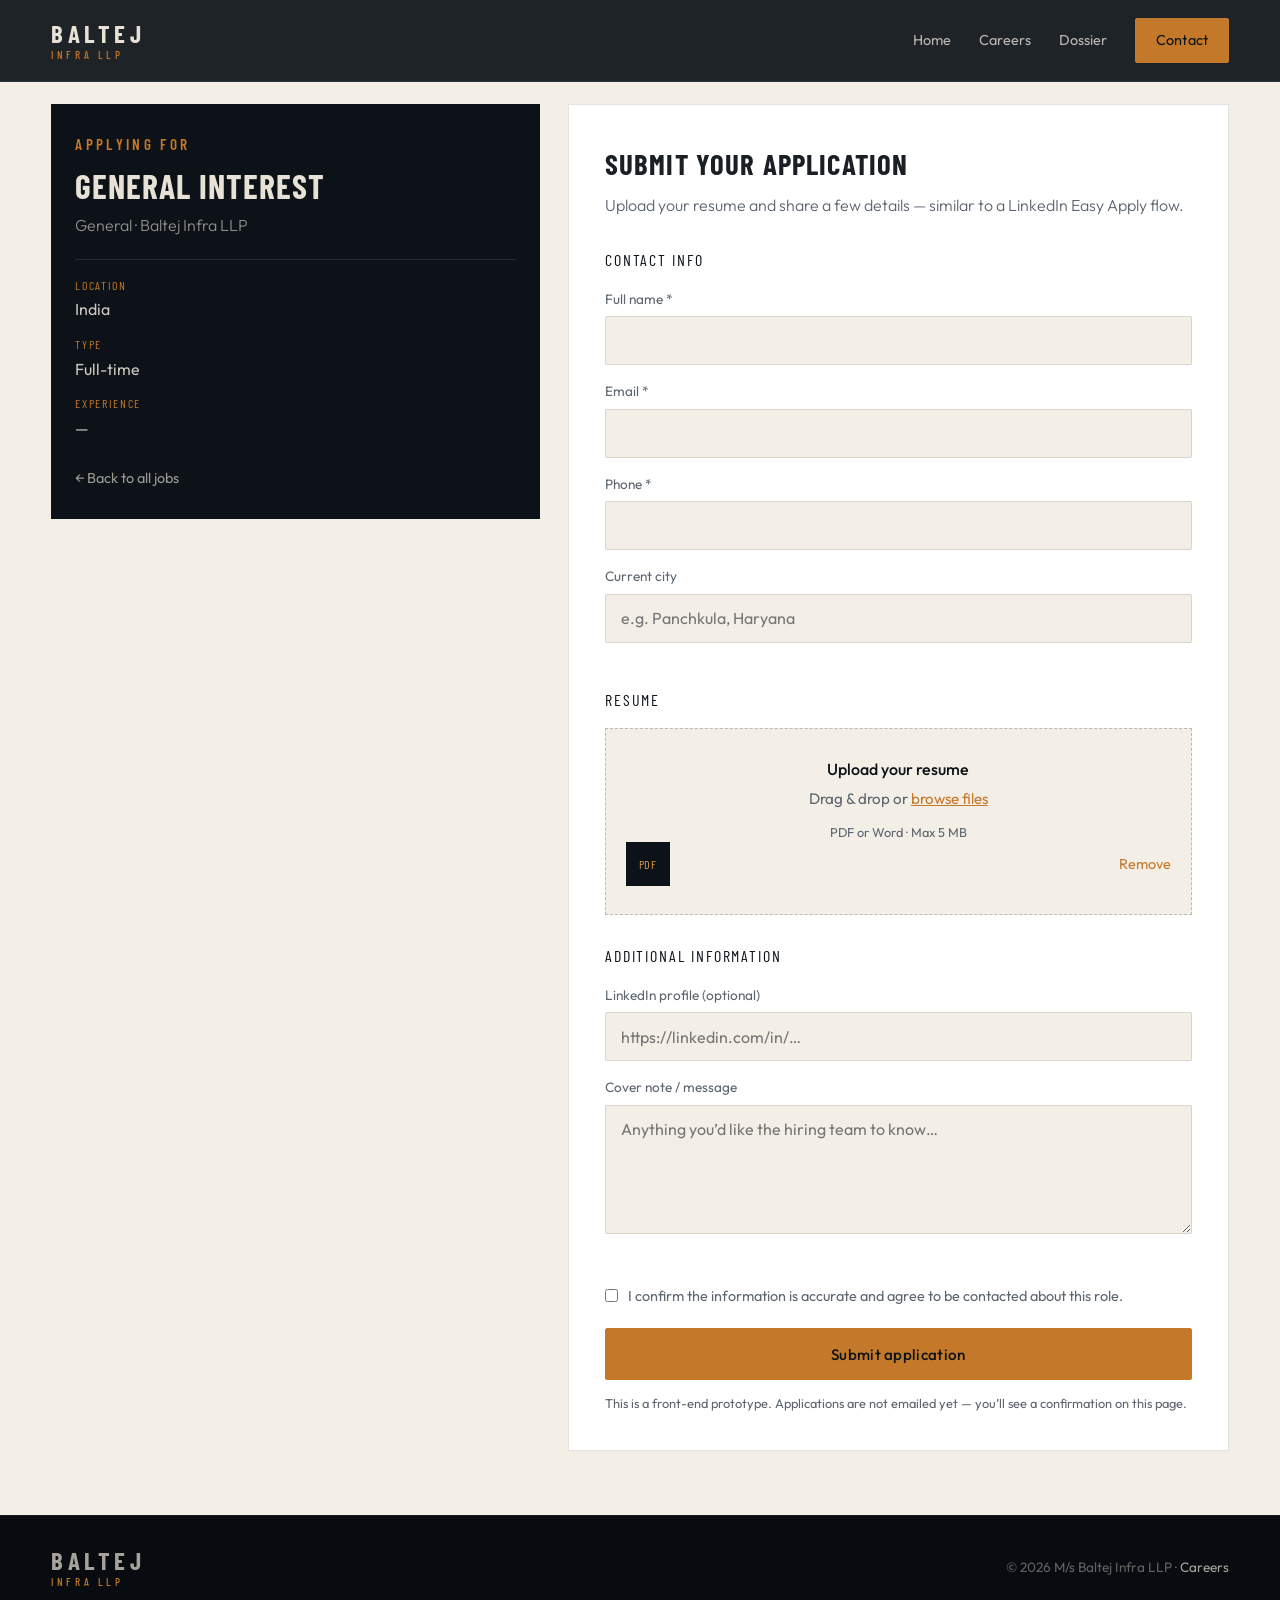
==== apply.html @ 597afbee "feat: route job apply to LinkedIn-style page with resume upload Replace the inline careers interest " ====
<!DOCTYPE html>
<html lang="en">
<head>
  <meta charset="UTF-8" />
  <meta name="viewport" content="width=device-width, initial-scale=1.0" />
  <meta name="description" content="Apply for a role at M/s Baltej Infra LLP" />
  <title>Apply | M/s Baltej Infra LLP Careers</title>
  <link rel="icon" href="favicon.svg" type="image/svg+xml" />
  <link rel="stylesheet" href="style.css" />
  <link rel="preconnect" href="https://fonts.googleapis.com" />
  <link rel="preconnect" href="https://fonts.gstatic.com" crossorigin />
  <link href="https://fonts.googleapis.com/css2?family=Barlow+Condensed:wght@500;600;700&family=Outfit:wght@300;400;500;600&display=swap" rel="stylesheet" />
</head>
<body data-theme="standard" class="page-apply">

  <header class="main-header scrolled careers-header" id="navbar">
    <div class="container nav-container">
      <a href="index.html" class="brand" aria-label="Baltej Infra LLP Home">
        <span class="brand-mark">BALTEJ</span>
        <span class="brand-sub">INFRA LLP</span>
      </a>
      <nav class="nav-links">
        <a href="index.html">Home</a>
        <a href="careers.html">Careers</a>
        <a href="dossier.html">Dossier</a>
        <a href="index.html#contact" class="btn-primary nav-cta">Contact</a>
      </nav>
      <button class="mobile-toggle" aria-label="Toggle menu">
        <span></span><span></span><span></span>
      </button>
    </div>
  </header>

  <main class="apply-page">
    <div class="container apply-layout">
      <aside class="apply-job-card" id="apply-job-summary">
        <p class="eyebrow">Applying for</p>
        <h1 id="apply-job-title">Role</h1>
        <p class="apply-job-meta" id="apply-job-meta">Baltej Infra LLP</p>
        <ul class="apply-job-facts" id="apply-job-facts"></ul>
        <a href="careers.html#openings" class="apply-back-link">← Back to all jobs</a>
      </aside>

      <section class="apply-form-panel">
        <div id="apply-form-view">
          <h2 class="apply-form-heading">Submit your application</h2>
          <p class="apply-form-lead">Upload your resume and share a few details — similar to a LinkedIn Easy Apply flow.</p>

          <form id="job-application-form" class="linkedin-apply-form" novalidate>
            <fieldset class="apply-fieldset">
              <legend>Contact info</legend>
              <div class="apply-field">
                <label for="apply-name">Full name <span aria-hidden="true">*</span></label>
                <input id="apply-name" name="name" type="text" autocomplete="name" required />
              </div>
              <div class="apply-field">
                <label for="apply-email">Email <span aria-hidden="true">*</span></label>
                <input id="apply-email" name="email" type="email" autocomplete="email" required />
              </div>
              <div class="apply-field">
                <label for="apply-phone">Phone <span aria-hidden="true">*</span></label>
                <input id="apply-phone" name="phone" type="tel" autocomplete="tel" required />
              </div>
              <div class="apply-field">
                <label for="apply-location">Current city</label>
                <input id="apply-location" name="location" type="text" autocomplete="address-level2" placeholder="e.g. Panchkula, Haryana" />
              </div>
            </fieldset>

            <fieldset class="apply-fieldset">
              <legend>Resume</legend>
              <div
                class="resume-dropzone"
                id="resume-dropzone"
                tabindex="0"
                role="button"
                aria-describedby="resume-help"
              >
                <input
                  type="file"
                  id="apply-resume"
                  name="resume"
                  accept=".pdf,.doc,.docx,application/pdf,application/msword,application/vnd.openxmlformats-officedocument.wordprocessingml.document"
                  hidden
                />
                <div class="resume-dropzone-idle" id="resume-idle">
                  <p class="resume-drop-title">Upload your resume</p>
                  <p class="resume-drop-sub">Drag &amp; drop or <span class="resume-browse">browse files</span></p>
                  <p id="resume-help" class="resume-help">PDF or Word · Max 5 MB</p>
                </div>
                <div class="resume-dropzone-file" id="resume-file" hidden>
                  <div class="resume-file-icon" aria-hidden="true">PDF</div>
                  <div class="resume-file-meta">
                    <p class="resume-file-name" id="resume-file-name"></p>
                    <p class="resume-file-size" id="resume-file-size"></p>
                  </div>
                  <button type="button" class="resume-remove" id="resume-remove" aria-label="Remove resume">Remove</button>
                </div>
              </div>
              <p class="field-error" id="resume-error" hidden>Please upload a resume (PDF or Word, max 5 MB).</p>
            </fieldset>

            <fieldset class="apply-fieldset">
              <legend>Additional information</legend>
              <div class="apply-field">
                <label for="apply-linkedin">LinkedIn profile (optional)</label>
                <input id="apply-linkedin" name="linkedin" type="url" placeholder="https://linkedin.com/in/…" />
              </div>
              <div class="apply-field">
                <label for="apply-cover">Cover note / message</label>
                <textarea id="apply-cover" name="cover" rows="5" placeholder="Anything you’d like the hiring team to know…"></textarea>
              </div>
            </fieldset>

            <input type="hidden" id="apply-role" name="role" value="" />

            <label class="apply-consent">
              <input type="checkbox" id="apply-consent" required />
              <span>I confirm the information is accurate and agree to be contacted about this role.</span>
            </label>

            <button type="submit" class="btn-primary apply-submit" id="apply-submit">Submit application</button>
            <p class="apply-disclaimer">This is a front-end prototype. Applications are not emailed yet — you’ll see a confirmation on this page.</p>
          </form>
        </div>

        <div id="apply-success" class="apply-success" hidden>
          <p class="eyebrow">Application received</p>
          <h2>Thanks — your application is in.</h2>
          <p id="apply-success-copy"></p>
          <div class="apply-success-actions">
            <a href="careers.html#openings" class="btn-primary">Browse more roles</a>
            <a href="index.html" class="btn-ghost apply-ghost-dark">Back to homepage</a>
          </div>
        </div>
      </section>
    </div>
  </main>

  <footer class="main-footer">
    <div class="container footer-content">
      <a href="index.html" class="brand">
        <span class="brand-mark">BALTEJ</span>
        <span class="brand-sub">INFRA LLP</span>
      </a>
      <p>&copy; 2026 M/s Baltej Infra LLP · <a href="careers.html">Careers</a></p>
    </div>
  </footer>

  <script src="app.js"></script>
  <script src="apply.js"></script>
</body>
</html>
---- style.css ----
:root {
  /* Industrial cinematic palette — charcoal, concrete, copper */
  --c-ink: #0c1218;
  --c-slate: #1a2330;
  --c-steel: #3d5168;
  --c-concrete: #c8c3b8;
  --c-copper: #c4782a;
  --c-copper-light: #e09a4a;
  --c-sand: #e8e2d6;
  --c-paper: #f3efe6;
  --c-text: #1a1f26;
  --c-muted: #5c6570;
  --c-white: #ffffff;
  --c-line: rgba(26, 31, 38, 0.12);

  --font-display: 'Barlow Condensed', sans-serif;
  --font-body: 'Outfit', sans-serif;

  --container-max: 1180px;
  --section-pad: clamp(4.5rem, 8vw, 7rem) 0;
  --tr: 0.35s cubic-bezier(0.22, 1, 0.36, 1);
  --radius: 2px;
}

[data-theme="high-contrast"] {
  --c-ink: #000000;
  --c-slate: #000000;
  --c-steel: #ffffff;
  --c-concrete: #ffffff;
  --c-copper: #ffff00;
  --c-copper-light: #ffff00;
  --c-sand: #111111;
  --c-paper: #000000;
  --c-text: #ffffff;
  --c-muted: #cccccc;
  --c-line: #ffffff;
}

*,
*::before,
*::after {
  margin: 0;
  padding: 0;
  box-sizing: border-box;
}

html {
  font-size: 16px;
  scroll-behavior: smooth;
}

@media (prefers-reduced-motion: reduce),
[data-reduced-motion="true"] {
  html {
    scroll-behavior: auto;
  }
  *,
  *::before,
  *::after {
    animation-duration: 0.01ms !important;
    animation-iteration-count: 1 !important;
    transition-duration: 0.01ms !important;
  }
  .hero-scroll,
  .scroll-line {
    display: none !important;
  }
}

body {
  font-family: var(--font-body);
  background: var(--c-paper);
  color: var(--c-text);
  line-height: 1.6;
  overflow-x: hidden;
  -webkit-font-smoothing: antialiased;
}

a {
  text-decoration: none;
  color: inherit;
}

img {
  max-width: 100%;
  display: block;
}

.sr-only {
  position: absolute;
  width: 1px;
  height: 1px;
  padding: 0;
  margin: -1px;
  overflow: hidden;
  clip: rect(0, 0, 0, 0);
  border: 0;
}

.container {
  width: min(92%, var(--container-max));
  margin: 0 auto;
}

.section-pad {
  padding: var(--section-pad);
}

.eyebrow {
  font-family: var(--font-display);
  font-size: 0.95rem;
  font-weight: 600;
  letter-spacing: 0.22em;
  text-transform: uppercase;
  color: var(--c-copper);
  margin-bottom: 0.75rem;
}

.eyebrow.light {
  color: var(--c-copper-light);
}

.section-title {
  font-family: var(--font-display);
  font-size: clamp(2.4rem, 5vw, 3.6rem);
  font-weight: 700;
  line-height: 1.05;
  letter-spacing: 0.02em;
  text-transform: uppercase;
  color: var(--c-ink);
  margin-bottom: 1rem;
}

.section-title.on-dark {
  color: var(--c-sand);
}

.section-lead,
.about-copy {
  font-size: 1.1rem;
  color: var(--c-muted);
  max-width: 38rem;
  font-weight: 300;
}

.section-header {
  margin-bottom: 2.5rem;
}

.section-header.center {
  text-align: center;
}

.section-header.center .section-lead {
  margin-inline: auto;
}

/* Buttons */
.btn-primary,
.btn-ghost {
  display: inline-flex;
  align-items: center;
  justify-content: center;
  gap: 0.5rem;
  padding: 0.95rem 1.75rem;
  font-family: var(--font-body);
  font-size: 0.95rem;
  font-weight: 500;
  letter-spacing: 0.02em;
  border-radius: var(--radius);
  border: 1px solid transparent;
  cursor: pointer;
  transition: transform var(--tr), background var(--tr), border-color var(--tr), color var(--tr);
}

.btn-primary {
  background: var(--c-copper);
  color: var(--c-ink);
  border-color: var(--c-copper);
}

.btn-primary:hover {
  background: var(--c-copper-light);
  border-color: var(--c-copper-light);
  transform: translateY(-2px);
}

.btn-ghost {
  background: transparent;
  color: var(--c-sand);
  border-color: rgba(232, 226, 214, 0.35);
}

.btn-ghost:hover {
  border-color: var(--c-sand);
  background: rgba(232, 226, 214, 0.08);
  transform: translateY(-2px);
}

.w-100 {
  width: 100%;
}

/* —— Header —— */
.main-header {
  position: fixed;
  inset: 0 0 auto 0;
  z-index: 100;
  padding: 1.1rem 0;
  transition: background var(--tr), backdrop-filter var(--tr), padding var(--tr);
}

.main-header.scrolled {
  background: rgba(12, 18, 24, 0.88);
  backdrop-filter: blur(14px);
  padding: 0.7rem 0;
  border-bottom: 1px solid rgba(232, 226, 214, 0.08);
}

.nav-container {
  display: flex;
  align-items: center;
  justify-content: space-between;
}

.brand {
  display: flex;
  flex-direction: column;
  line-height: 1;
  color: var(--c-sand);
}

.brand-mark {
  font-family: var(--font-display);
  font-size: 1.55rem;
  font-weight: 700;
  letter-spacing: 0.18em;
}

.brand-sub {
  font-family: var(--font-display);
  font-size: 0.7rem;
  font-weight: 500;
  letter-spacing: 0.32em;
  color: var(--c-copper);
  margin-top: 0.2rem;
}

.nav-links {
  display: flex;
  align-items: center;
  gap: 1.75rem;
}

.nav-links a {
  font-size: 0.9rem;
  font-weight: 400;
  color: rgba(232, 226, 214, 0.78);
  transition: color var(--tr);
}

.nav-links a:hover {
  color: var(--c-sand);
}

.nav-links .nav-cta {
  color: var(--c-ink);
  padding: 0.65rem 1.2rem;
}

.mobile-toggle {
  display: none;
  flex-direction: column;
  gap: 5px;
  background: none;
  border: none;
  cursor: pointer;
  padding: 6px;
}

.mobile-toggle span {
  display: block;
  width: 22px;
  height: 2px;
  background: var(--c-sand);
}

/* —— Hero —— */
.hero {
  position: relative;
  min-height: 100vh;
  min-height: 100dvh;
  display: flex;
  align-items: flex-end;
  overflow: hidden;
  background: var(--c-ink);
}

#hero-canvas {
  position: absolute;
  inset: 0;
  width: 100%;
  height: 100%;
  display: block;
}

.hero-grain {
  position: absolute;
  inset: 0;
  pointer-events: none;
  background:
    radial-gradient(ellipse 80% 60% at 20% 80%, rgba(196, 120, 42, 0.18), transparent 55%),
    linear-gradient(180deg, rgba(12, 18, 24, 0.25) 0%, rgba(12, 18, 24, 0.55) 55%, rgba(12, 18, 24, 0.92) 100%);
  z-index: 1;
}

.hero-content {
  position: relative;
  z-index: 2;
  width: min(92%, var(--container-max));
  margin: 0 auto;
  padding: 0 0 clamp(5rem, 12vh, 8rem);
  max-width: 42rem;
  margin-left: max(4%, calc((100% - var(--container-max)) / 2));
}

.hero-brand {
  font-family: var(--font-display);
  font-size: clamp(3.5rem, 12vw, 7.5rem);
  font-weight: 700;
  line-height: 0.9;
  letter-spacing: 0.06em;
  color: var(--c-sand);
  margin-bottom: 1.25rem;
  text-shadow: 0 8px 40px rgba(0, 0, 0, 0.45);
}

.hero h1 {
  font-family: var(--font-body);
  font-size: clamp(1.15rem, 2.4vw, 1.55rem);
  font-weight: 400;
  color: rgba(232, 226, 214, 0.92);
  line-height: 1.35;
  margin-bottom: 0.85rem;
  max-width: 22ch;
}

.hero-lead {
  font-size: 1rem;
  font-weight: 300;
  color: rgba(232, 226, 214, 0.62);
  margin-bottom: 1.75rem;
  max-width: 36ch;
}

.hero-actions {
  display: flex;
  flex-wrap: wrap;
  gap: 0.85rem;
}

.reveal-hero {
  opacity: 0;
  transform: translateY(28px);
  animation: riseIn 1s var(--tr) forwards;
}

.reveal-hero.delay-1 { animation-delay: 0.18s; }
.reveal-hero.delay-2 { animation-delay: 0.32s; }
.reveal-hero.delay-3 { animation-delay: 0.48s; }

@keyframes riseIn {
  to {
    opacity: 1;
    transform: translateY(0);
  }
}

.hero-scroll {
  position: absolute;
  right: clamp(1.5rem, 4vw, 3rem);
  bottom: 2.5rem;
  z-index: 2;
  display: flex;
  flex-direction: column;
  align-items: center;
  gap: 0.6rem;
  color: rgba(232, 226, 214, 0.45);
  font-family: var(--font-display);
  font-size: 0.75rem;
  letter-spacing: 0.2em;
  text-transform: uppercase;
}

.scroll-line {
  width: 1px;
  height: 48px;
  background: linear-gradient(180deg, var(--c-copper), transparent);
  animation: scrollPulse 2s ease-in-out infinite;
}

@keyframes scrollPulse {
  0%, 100% { transform: scaleY(0.6); opacity: 0.4; transform-origin: top; }
  50% { transform: scaleY(1); opacity: 1; transform-origin: top; }
}

/* —— Stats —— */
.stats-section {
  background: var(--c-ink);
  border-top: 1px solid rgba(232, 226, 214, 0.08);
  padding: 2.75rem 0;
}

.stats-rail {
  display: grid;
  grid-template-columns: repeat(4, 1fr);
  gap: 1.5rem;
}

.stat-item {
  text-align: center;
  padding: 0.5rem;
}

.stat-number {
  font-family: var(--font-display);
  font-size: clamp(2.4rem, 4vw, 3.4rem);
  font-weight: 700;
  color: var(--c-copper);
  line-height: 1;
  letter-spacing: 0.02em;
}

.stat-label {
  margin-top: 0.45rem;
  font-size: 0.85rem;
  color: rgba(232, 226, 214, 0.55);
  letter-spacing: 0.04em;
}

/* —— About —— */
.about-section {
  background:
    linear-gradient(135deg, rgba(196, 120, 42, 0.05), transparent 40%),
    var(--c-paper);
  position: relative;
}

.about-layout {
  display: grid;
  gap: 3rem;
}

.about-intro {
  max-width: 40rem;
}

.capabilities {
  display: grid;
  grid-template-columns: repeat(4, 1fr);
  gap: 1.25rem;
  perspective: 1200px;
}

.capability {
  padding: 1.6rem 1.4rem;
  border-top: 2px solid var(--c-copper);
  background: transparent;
  transition: transform var(--tr), background var(--tr);
  transform-style: preserve-3d;
}

.capability:hover {
  background: rgba(26, 31, 38, 0.03);
  transform: translateY(-6px) rotateX(2deg);
}

.cap-index {
  font-family: var(--font-display);
  font-size: 1.1rem;
  color: var(--c-copper);
  letter-spacing: 0.1em;
  display: block;
  margin-bottom: 1rem;
}

.capability h3 {
  font-family: var(--font-display);
  font-size: 1.35rem;
  font-weight: 600;
  letter-spacing: 0.04em;
  text-transform: uppercase;
  margin-bottom: 0.55rem;
  color: var(--c-ink);
}

.capability p {
  font-size: 0.95rem;
  color: var(--c-muted);
  font-weight: 300;
}

/* —— Portfolio —— */
.portfolio-section {
  background: var(--c-sand);
  position: relative;
}

.portfolio-section::before {
  content: '';
  position: absolute;
  inset: 0;
  background-image:
    linear-gradient(rgba(26, 31, 38, 0.04) 1px, transparent 1px),
    linear-gradient(90deg, rgba(26, 31, 38, 0.04) 1px, transparent 1px);
  background-size: 48px 48px;
  mask-image: linear-gradient(180deg, transparent, black 12%, black 88%, transparent);
  pointer-events: none;
}

.filter-controls {
  display: flex;
  flex-wrap: wrap;
  gap: 0.55rem;
  margin-bottom: 2rem;
  position: relative;
}

.filter-btn {
  font-family: var(--font-body);
  font-size: 0.85rem;
  padding: 0.55rem 1rem;
  background: transparent;
  border: 1px solid var(--c-line);
  color: var(--c-muted);
  cursor: pointer;
  border-radius: var(--radius);
  transition: all var(--tr);
}

.filter-btn:hover,
.filter-btn.active {
  background: var(--c-ink);
  border-color: var(--c-ink);
  color: var(--c-sand);
}

.projects-grid {
  display: grid;
  grid-template-columns: repeat(auto-fill, minmax(280px, 1fr));
  gap: 1.25rem;
  position: relative;
  perspective: 1400px;
}

.loader {
  grid-column: 1 / -1;
  text-align: center;
  padding: 3rem;
  color: var(--c-muted);
}

.project-card {
  background: var(--c-paper);
  border: 1px solid transparent;
  border-bottom: 2px solid var(--c-copper);
  padding: 1.5rem;
  transform-style: preserve-3d;
  transition: transform var(--tr), box-shadow var(--tr);
  animation: cardIn 0.5s var(--tr) both;
}

.project-card:hover {
  transform: translateY(-8px) rotateX(3deg);
  box-shadow: 0 20px 40px rgba(12, 18, 24, 0.12);
}

@keyframes cardIn {
  from {
    opacity: 0;
    transform: translateY(20px);
  }
  to {
    opacity: 1;
    transform: translateY(0);
  }
}

.card-tag {
  font-family: var(--font-display);
  font-size: 0.8rem;
  letter-spacing: 0.12em;
  text-transform: uppercase;
  color: var(--c-copper);
  margin-bottom: 0.75rem;
}

.card-title {
  font-size: 1rem;
  font-weight: 500;
  line-height: 1.45;
  color: var(--c-ink);
  margin-bottom: 1rem;
  display: -webkit-box;
  -webkit-line-clamp: 4;
  -webkit-box-orient: vertical;
  overflow: hidden;
}

.card-meta p {
  font-size: 0.85rem;
  color: var(--c-muted);
  margin-bottom: 0.35rem;
}

.card-meta span {
  color: var(--c-text);
  font-weight: 500;
}

.quality-badge {
  display: inline-block;
  padding: 0.15rem 0.45rem;
  font-size: 0.75rem;
  border-radius: 2px;
}

/* —— Clients —— */
.major-clients {
  background: var(--c-paper);
}

.carousel-wrapper {
  display: flex;
  align-items: center;
  gap: 0.75rem;
  margin-top: 1rem;
}

.carousel-track-container {
  overflow-x: auto;
  scroll-behavior: smooth;
  flex: 1;
  scrollbar-width: none;
  -ms-overflow-style: none;
}

.carousel-track-container::-webkit-scrollbar {
  display: none;
}

.carousel-track {
  display: flex;
  gap: 1rem;
  padding: 0.5rem 0;
}

.client-card {
  flex: 0 0 160px;
  height: 100px;
  display: flex;
  align-items: center;
  justify-content: center;
  background: var(--c-white);
  border: 1px solid var(--c-line);
  padding: 1rem;
  transition: transform var(--tr), border-color var(--tr);
}

.client-card:hover {
  transform: translateY(-4px);
  border-color: var(--c-copper);
}

.client-logo {
  max-height: 64px;
  max-width: 130px;
  object-fit: contain;
  filter: grayscale(0.2);
}

.carousel-nav {
  flex-shrink: 0;
  width: 44px;
  height: 44px;
  display: flex;
  align-items: center;
  justify-content: center;
  background: var(--c-ink);
  color: var(--c-sand);
  border: none;
  cursor: pointer;
  border-radius: var(--radius);
  transition: background var(--tr);
}

.carousel-nav:hover {
  background: var(--c-copper);
  color: var(--c-ink);
}

/* —— Contact —— */
.contact-section {
  background:
    radial-gradient(ellipse 70% 50% at 80% 20%, rgba(196, 120, 42, 0.2), transparent),
    var(--c-ink);
  color: var(--c-sand);
}

.contact-grid {
  display: grid;
  grid-template-columns: 1.1fr 0.9fr;
  gap: 3rem;
  align-items: start;
}

.contact-subtitle {
  color: rgba(232, 226, 214, 0.6);
  margin-bottom: 2rem;
  font-weight: 300;
}

.contact-cards {
  display: flex;
  flex-direction: column;
  gap: 1rem;
}

.contact-row {
  display: block;
  padding: 1.1rem 0;
  border-top: 1px solid rgba(232, 226, 214, 0.12);
  transition: border-color var(--tr);
}

a.contact-row:hover {
  border-color: var(--c-copper);
}

.contact-label {
  display: block;
  font-family: var(--font-display);
  font-size: 0.85rem;
  letter-spacing: 0.16em;
  text-transform: uppercase;
  color: var(--c-copper);
  margin-bottom: 0.35rem;
}

.contact-value {
  font-size: 0.95rem;
  color: rgba(232, 226, 214, 0.8);
  font-weight: 300;
  line-height: 1.5;
}

.contact-form-wrap {
  background: rgba(232, 226, 214, 0.04);
  border: 1px solid rgba(232, 226, 214, 0.1);
  padding: 2rem;
}

.form-title {
  font-family: var(--font-display);
  font-size: 1.5rem;
  letter-spacing: 0.06em;
  text-transform: uppercase;
  margin-bottom: 1.5rem;
  color: var(--c-sand);
}

.form-group {
  position: relative;
  margin-bottom: 1.4rem;
}

.form-group input,
.form-group textarea {
  width: 100%;
  background: transparent;
  border: none;
  border-bottom: 1px solid rgba(232, 226, 214, 0.25);
  padding: 1rem 0 0.55rem;
  font-family: var(--font-body);
  font-size: 1rem;
  color: var(--c-sand);
  outline: none;
  resize: vertical;
  transition: border-color var(--tr);
}

.form-group input:focus,
.form-group textarea:focus {
  border-color: var(--c-copper);
}

.form-group label {
  position: absolute;
  left: 0;
  top: 1rem;
  font-size: 0.9rem;
  color: rgba(232, 226, 214, 0.45);
  pointer-events: none;
  transition: transform var(--tr), font-size var(--tr), color var(--tr);
}

.form-group input:focus + label,
.form-group input:not(:placeholder-shown) + label,
.form-group textarea:focus + label,
.form-group textarea:not(:placeholder-shown) + label {
  transform: translateY(-1.1rem);
  font-size: 0.72rem;
  color: var(--c-copper);
}

/* —— Footer —— */
.main-footer {
  background: #080c10;
  padding: 2rem 0;
  border-top: 1px solid rgba(232, 226, 214, 0.06);
}

.footer-content {
  display: flex;
  align-items: center;
  justify-content: space-between;
  gap: 1rem;
  flex-wrap: wrap;
}

.footer-content p {
  font-size: 0.85rem;
  color: rgba(232, 226, 214, 0.4);
}

/* —— Accessibility panel —— */
.a11y-panel {
  position: fixed;
  bottom: 1.25rem;
  right: 1.25rem;
  z-index: 200;
}

.a11y-btn {
  width: 48px;
  height: 48px;
  border-radius: 50%;
  border: none;
  background: var(--c-ink);
  color: var(--c-sand);
  cursor: pointer;
  display: flex;
  align-items: center;
  justify-content: center;
  box-shadow: 0 8px 24px rgba(0, 0, 0, 0.25);
}

.a11y-content {
  display: none;
  position: absolute;
  bottom: 58px;
  right: 0;
  width: 220px;
  background: var(--c-paper);
  border: 1px solid var(--c-line);
  padding: 1rem;
  color: var(--c-text);
}

.a11y-content.open {
  display: block;
}

.a11y-content h3 {
  font-family: var(--font-display);
  font-size: 1rem;
  letter-spacing: 0.08em;
  text-transform: uppercase;
  margin-bottom: 0.85rem;
}

.a11y-control {
  display: flex;
  align-items: center;
  gap: 0.5rem;
  margin-bottom: 0.65rem;
  font-size: 0.85rem;
}

.a11y-control button {
  padding: 0.25rem 0.5rem;
  border: 1px solid var(--c-line);
  background: var(--c-sand);
  cursor: pointer;
}

/* —— Scroll reveals —— */
.slide-up {
  opacity: 0;
  transform: translateY(36px);
  transition: opacity 0.7s var(--tr), transform 0.7s var(--tr);
}

.slide-up.visible {
  opacity: 1;
  transform: translateY(0);
}

.stagger-item {
  opacity: 0;
  transform: translateY(24px);
  transition: opacity 0.55s var(--tr), transform 0.55s var(--tr);
}

.stagger-item.reveal {
  opacity: 1;
  transform: translateY(0);
}

/* —— Careers destination (separate page) —— */
.page-careers .main-header,
.careers-header {
  background: rgba(12, 18, 24, 0.92);
  backdrop-filter: blur(14px);
  border-bottom: 1px solid rgba(232, 226, 214, 0.08);
}

.nav-links a[aria-current="page"] {
  color: var(--c-sand);
}

.careers-hero {
  position: relative;
  min-height: 78vh;
  display: flex;
  align-items: center;
  background: var(--c-ink);
  overflow: hidden;
  padding: 7.5rem 0 4rem;
}

.careers-hero-bg {
  position: absolute;
  inset: 0;
  background:
    radial-gradient(ellipse 65% 50% at 90% 15%, rgba(196, 120, 42, 0.28), transparent 55%),
    radial-gradient(ellipse 50% 40% at 10% 80%, rgba(61, 81, 104, 0.35), transparent 50%),
    repeating-linear-gradient(
      -18deg,
      transparent,
      transparent 22px,
      rgba(232, 226, 214, 0.03) 22px,
      rgba(232, 226, 214, 0.03) 23px
    ),
    var(--c-ink);
  pointer-events: none;
}

.careers-hero-inner {
  position: relative;
  z-index: 1;
  max-width: 46rem;
}

.careers-kicker {
  font-family: var(--font-display);
  font-size: 0.95rem;
  font-weight: 600;
  letter-spacing: 0.22em;
  text-transform: uppercase;
  color: var(--c-copper-light);
  margin-bottom: 1rem;
}

.careers-hero h1 {
  font-family: var(--font-display);
  font-size: clamp(2.6rem, 6vw, 4.4rem);
  font-weight: 700;
  line-height: 1.02;
  letter-spacing: 0.02em;
  text-transform: uppercase;
  color: var(--c-sand);
  margin-bottom: 1rem;
  max-width: 16ch;
}

.careers-hero-lead {
  font-size: 1.05rem;
  font-weight: 300;
  color: rgba(232, 226, 214, 0.68);
  max-width: 38rem;
  margin-bottom: 2rem;
}

.careers-search {
  display: grid;
  grid-template-columns: 1.4fr 0.9fr auto;
  gap: 0.65rem;
  align-items: stretch;
  background: rgba(232, 226, 214, 0.06);
  border: 1px solid rgba(232, 226, 214, 0.14);
  padding: 0.65rem;
}

.careers-search input,
.careers-search select {
  width: 100%;
  background: rgba(12, 18, 24, 0.45);
  border: 1px solid rgba(232, 226, 214, 0.12);
  color: var(--c-sand);
  font-family: var(--font-body);
  font-size: 0.95rem;
  padding: 0.9rem 1rem;
  outline: none;
}

.careers-search input::placeholder {
  color: rgba(232, 226, 214, 0.4);
}

.careers-search select option {
  color: var(--c-ink);
  background: var(--c-paper);
}

.careers-search input:focus,
.careers-search select:focus {
  border-color: var(--c-copper);
}

.careers-search .btn-primary {
  white-space: nowrap;
  padding-inline: 1.4rem;
}

.careers-teams {
  background: var(--c-paper);
}

.careers-team-grid {
  display: grid;
  grid-template-columns: repeat(3, 1fr);
  gap: 1.15rem;
}

.careers-team-card {
  text-align: left;
  padding: 1.6rem 1.4rem;
  border: none;
  border-top: 2px solid var(--c-copper);
  background: transparent;
  cursor: pointer;
  font-family: inherit;
  color: inherit;
  transition: background var(--tr), transform var(--tr);
}

.careers-team-card:hover {
  background: rgba(26, 31, 38, 0.04);
  transform: translateY(-4px);
}

.careers-team-card h3 {
  font-family: var(--font-display);
  font-size: 1.4rem;
  letter-spacing: 0.04em;
  text-transform: uppercase;
  margin-bottom: 0.5rem;
}

.careers-team-card p {
  color: var(--c-muted);
  font-weight: 300;
  font-size: 0.95rem;
  margin-bottom: 1rem;
}

.team-cta {
  font-family: var(--font-display);
  font-size: 0.85rem;
  letter-spacing: 0.12em;
  text-transform: uppercase;
  color: var(--c-copper);
}

.careers-results {
  background: var(--c-sand);
}

.careers-results-header {
  display: flex;
  align-items: flex-end;
  justify-content: space-between;
  gap: 1rem;
  margin-bottom: 1.5rem;
  flex-wrap: wrap;
}

.careers-results-header .section-title {
  margin-bottom: 0;
}

.careers-count {
  font-family: var(--font-display);
  letter-spacing: 0.12em;
  text-transform: uppercase;
  color: var(--c-copper);
  font-size: 0.9rem;
}

.careers-filters {
  display: flex;
  flex-wrap: wrap;
  gap: 0.55rem;
  margin-bottom: 1.5rem;
}

.careers-job-list {
  display: flex;
  flex-direction: column;
  gap: 0.75rem;
}

.careers-job-card {
  background: var(--c-paper);
  border-bottom: 2px solid transparent;
  transition: border-color var(--tr);
}

.careers-job-card.open {
  border-bottom-color: var(--c-copper);
}

.careers-job-summary {
  width: 100%;
  display: grid;
  grid-template-columns: 1fr auto auto;
  gap: 1rem;
  align-items: center;
  text-align: left;
  padding: 1.25rem 1.35rem;
  background: transparent;
  border: none;
  cursor: pointer;
  color: inherit;
  font-family: inherit;
}

.careers-job-main h3 {
  font-family: var(--font-display);
  font-size: 1.35rem;
  font-weight: 600;
  letter-spacing: 0.03em;
  text-transform: uppercase;
  color: var(--c-ink);
  margin-bottom: 0.25rem;
}

.careers-job-meta {
  font-size: 0.88rem;
  color: var(--c-muted);
  font-weight: 300;
}

.job-dept {
  font-family: var(--font-display);
  font-size: 0.8rem;
  letter-spacing: 0.14em;
  text-transform: uppercase;
  color: var(--c-copper);
  white-space: nowrap;
}

.job-toggle {
  font-size: 1.4rem;
  color: var(--c-ink);
  width: 1.5rem;
  text-align: center;
  line-height: 1;
}

.careers-job-detail {
  padding: 0 1.35rem 1.4rem;
  color: var(--c-muted);
  font-weight: 300;
}

.careers-job-detail p {
  margin-bottom: 0.85rem;
  max-width: 48rem;
}

.careers-job-detail ul {
  margin: 0 0 1.1rem 1.1rem;
  display: grid;
  gap: 0.35rem;
}

.careers-apply-link {
  display: inline-flex;
}

.jobs-empty {
  margin-top: 1.5rem;
  color: var(--c-muted);
  text-align: center;
}

.careers-life {
  background: var(--c-paper);
}

.careers-life-grid {
  display: grid;
  grid-template-columns: repeat(3, 1fr);
  gap: 1.25rem;
}

.careers-life-item {
  padding: 1.5rem 1.25rem;
  border-top: 2px solid var(--c-copper);
}

.careers-life-item h3 {
  font-family: var(--font-display);
  font-size: 1.3rem;
  letter-spacing: 0.04em;
  text-transform: uppercase;
  margin-bottom: 0.5rem;
}

.careers-life-item p {
  color: var(--c-muted);
  font-weight: 300;
}

.careers-apply {
  background:
    radial-gradient(ellipse 70% 50% at 20% 10%, rgba(196, 120, 42, 0.18), transparent),
    var(--c-ink);
  color: var(--c-sand);
}

.careers-apply-grid {
  display: grid;
  grid-template-columns: 1.05fr 0.95fr;
  gap: 3rem;
  align-items: start;
}

.careers-apply-cta {
  max-width: 40rem;
}

.careers-apply-cta .contact-subtitle {
  margin-bottom: 1.5rem;
}

.careers-apply-cta strong {
  color: var(--c-sand);
  font-weight: 500;
}

/* —— Apply page (LinkedIn-style) —— */
.page-apply {
  background: var(--c-paper);
}

.page-apply .main-header {
  background: rgba(12, 18, 24, 0.92);
  backdrop-filter: blur(14px);
  border-bottom: 1px solid rgba(232, 226, 214, 0.08);
}

.apply-page {
  padding: 6.5rem 0 4rem;
}

.apply-layout {
  display: grid;
  grid-template-columns: 0.85fr 1.15fr;
  gap: 1.75rem;
  align-items: start;
}

.apply-job-card {
  background: var(--c-ink);
  color: var(--c-sand);
  padding: 1.75rem 1.5rem;
  position: sticky;
  top: 5.5rem;
}

.apply-job-card h1 {
  font-family: var(--font-display);
  font-size: clamp(1.6rem, 3vw, 2.1rem);
  letter-spacing: 0.03em;
  text-transform: uppercase;
  line-height: 1.1;
  margin-bottom: 0.5rem;
}

.apply-job-meta {
  color: rgba(232, 226, 214, 0.6);
  font-weight: 300;
  margin-bottom: 1.25rem;
}

.apply-job-facts {
  list-style: none;
  display: grid;
  gap: 0.75rem;
  margin-bottom: 1.5rem;
  padding-top: 1rem;
  border-top: 1px solid rgba(232, 226, 214, 0.12);
}

.apply-job-facts li {
  display: flex;
  flex-direction: column;
  gap: 0.15rem;
}

.apply-job-facts span {
  font-family: var(--font-display);
  font-size: 0.75rem;
  letter-spacing: 0.14em;
  text-transform: uppercase;
  color: var(--c-copper);
}

.apply-job-facts strong {
  font-weight: 400;
  color: rgba(232, 226, 214, 0.88);
}

.apply-back-link {
  color: rgba(232, 226, 214, 0.65);
  font-size: 0.9rem;
}

.apply-back-link:hover {
  color: var(--c-copper-light);
}

.apply-form-panel {
  background: var(--c-white);
  border: 1px solid var(--c-line);
  padding: clamp(1.5rem, 3vw, 2.25rem);
}

.apply-form-heading {
  font-family: var(--font-display);
  font-size: 1.8rem;
  letter-spacing: 0.04em;
  text-transform: uppercase;
  margin-bottom: 0.4rem;
}

.apply-form-lead {
  color: var(--c-muted);
  font-weight: 300;
  margin-bottom: 1.75rem;
}

.apply-fieldset {
  border: none;
  margin: 0 0 1.75rem;
  padding: 0;
}

.apply-fieldset legend {
  font-family: var(--font-display);
  font-size: 1rem;
  letter-spacing: 0.12em;
  text-transform: uppercase;
  color: var(--c-ink);
  margin-bottom: 1rem;
}

.apply-field {
  margin-bottom: 1rem;
}

.apply-field label {
  display: block;
  font-size: 0.85rem;
  color: var(--c-muted);
  margin-bottom: 0.35rem;
}

.apply-field input,
.apply-field textarea {
  width: 100%;
  border: 1px solid var(--c-line);
  background: var(--c-paper);
  padding: 0.85rem 0.95rem;
  font-family: var(--font-body);
  font-size: 1rem;
  color: var(--c-text);
  outline: none;
  border-radius: var(--radius);
  transition: border-color var(--tr);
}

.apply-field input:focus,
.apply-field textarea:focus {
  border-color: var(--c-copper);
  background: var(--c-white);
}

.resume-dropzone {
  border: 1.5px dashed rgba(26, 31, 38, 0.25);
  background: var(--c-paper);
  padding: 1.75rem 1.25rem;
  text-align: center;
  cursor: pointer;
  transition: border-color var(--tr), background var(--tr);
}

.resume-dropzone:hover,
.resume-dropzone:focus,
.resume-dropzone.dragover {
  border-color: var(--c-copper);
  background: rgba(196, 120, 42, 0.06);
  outline: none;
}

.resume-dropzone.has-file {
  text-align: left;
  cursor: default;
  border-style: solid;
  border-color: rgba(26, 31, 38, 0.15);
  background: var(--c-white);
}

.resume-drop-title {
  font-weight: 500;
  color: var(--c-ink);
  margin-bottom: 0.25rem;
}

.resume-drop-sub {
  color: var(--c-muted);
  font-size: 0.95rem;
}

.resume-browse {
  color: var(--c-copper);
  text-decoration: underline;
}

.resume-help {
  margin-top: 0.65rem;
  font-size: 0.8rem;
  color: var(--c-muted);
}

.resume-dropzone-file {
  display: flex;
  align-items: center;
  gap: 0.9rem;
}

.resume-file-icon {
  flex-shrink: 0;
  width: 44px;
  height: 44px;
  display: grid;
  place-items: center;
  background: var(--c-ink);
  color: var(--c-copper-light);
  font-family: var(--font-display);
  font-size: 0.75rem;
  letter-spacing: 0.06em;
}

.resume-file-name {
  font-weight: 500;
  color: var(--c-ink);
  word-break: break-all;
}

.resume-file-size {
  font-size: 0.8rem;
  color: var(--c-muted);
}

.resume-remove {
  margin-left: auto;
  border: none;
  background: transparent;
  color: var(--c-copper);
  cursor: pointer;
  font-size: 0.9rem;
  font-family: var(--font-body);
}

.field-error {
  margin-top: 0.55rem;
  color: #b42318;
  font-size: 0.85rem;
}

.apply-consent {
  display: flex;
  gap: 0.65rem;
  align-items: flex-start;
  font-size: 0.9rem;
  color: var(--c-muted);
  margin-bottom: 1.25rem;
}

.apply-consent input {
  margin-top: 0.2rem;
}

.apply-submit {
  width: 100%;
  justify-content: center;
}

.apply-disclaimer {
  margin-top: 0.85rem;
  font-size: 0.8rem;
  color: var(--c-muted);
}

.apply-success h2 {
  font-family: var(--font-display);
  font-size: 2rem;
  letter-spacing: 0.03em;
  text-transform: uppercase;
  margin-bottom: 0.75rem;
}

.apply-success p {
  color: var(--c-muted);
  margin-bottom: 1.5rem;
  max-width: 36rem;
}

.apply-success-actions {
  display: flex;
  flex-wrap: wrap;
  gap: 0.75rem;
}

.apply-ghost-dark {
  color: var(--c-ink);
  border-color: rgba(26, 31, 38, 0.25);
}

.apply-ghost-dark:hover {
  border-color: var(--c-ink);
  background: rgba(26, 31, 38, 0.04);
}

.main-footer a {
  color: rgba(232, 226, 214, 0.7);
}

.main-footer a:hover {
  color: var(--c-copper-light);
}

.form-group-select {
  margin-bottom: 1.4rem;
}

.form-group-select select {
  width: 100%;
  background: transparent;
  border: none;
  border-bottom: 1px solid rgba(232, 226, 214, 0.25);
  padding: 1.35rem 0 0.55rem;
  font-family: var(--font-body);
  font-size: 1rem;
  color: var(--c-sand);
  outline: none;
  appearance: none;
  border-radius: 0;
}

.form-group-select select:focus {
  border-color: var(--c-copper);
}

.form-group-select select option {
  color: var(--c-ink);
  background: var(--c-paper);
}

.form-group-select .select-label {
  position: absolute;
  left: 0;
  top: 0;
  font-size: 0.72rem;
  color: var(--c-copper);
  pointer-events: none;
}

.form-note {
  margin-top: 1rem;
  font-size: 0.88rem;
  color: var(--c-copper-light);
  min-height: 1.3em;
}

/* —— Responsive —— */
@media (max-width: 980px) {
  .capabilities {
    grid-template-columns: repeat(2, 1fr);
  }

  .stats-rail {
    grid-template-columns: repeat(2, 1fr);
  }

  .contact-grid,
  .careers-apply-grid,
  .apply-layout {
    grid-template-columns: 1fr;
  }

  .apply-job-card {
    position: static;
  }

  .careers-team-grid,
  .careers-life-grid {
    grid-template-columns: 1fr;
  }

  .careers-search {
    grid-template-columns: 1fr;
  }
}

@media (max-width: 760px) {
  .mobile-toggle {
    display: flex;
  }

  .nav-links {
    position: fixed;
    top: 0;
    right: 0;
    height: 100vh;
    width: min(80vw, 300px);
    background: rgba(12, 18, 24, 0.97);
    flex-direction: column;
    align-items: flex-start;
    padding: 5rem 1.75rem 2rem;
    gap: 1.25rem;
    transform: translateX(100%);
    transition: transform var(--tr);
  }

  .nav-links.open {
    transform: translateX(0);
  }

  .hero-content {
    margin-left: auto;
    margin-right: auto;
    padding-bottom: 4.5rem;
  }

  .hero-brand {
    letter-spacing: 0.04em;
  }

  .capabilities {
    grid-template-columns: 1fr;
  }

  .stats-rail {
    grid-template-columns: 1fr 1fr;
    gap: 1.25rem;
  }

  .hero-scroll {
    display: none;
  }

  .careers-job-summary {
    grid-template-columns: 1fr auto;
    grid-template-areas:
      "title toggle"
      "dept toggle";
  }

  .careers-job-main {
    grid-area: title;
  }

  .careers-job-summary .job-dept {
    grid-area: dept;
  }

  .careers-job-summary .job-toggle {
    grid-area: toggle;
  }
}
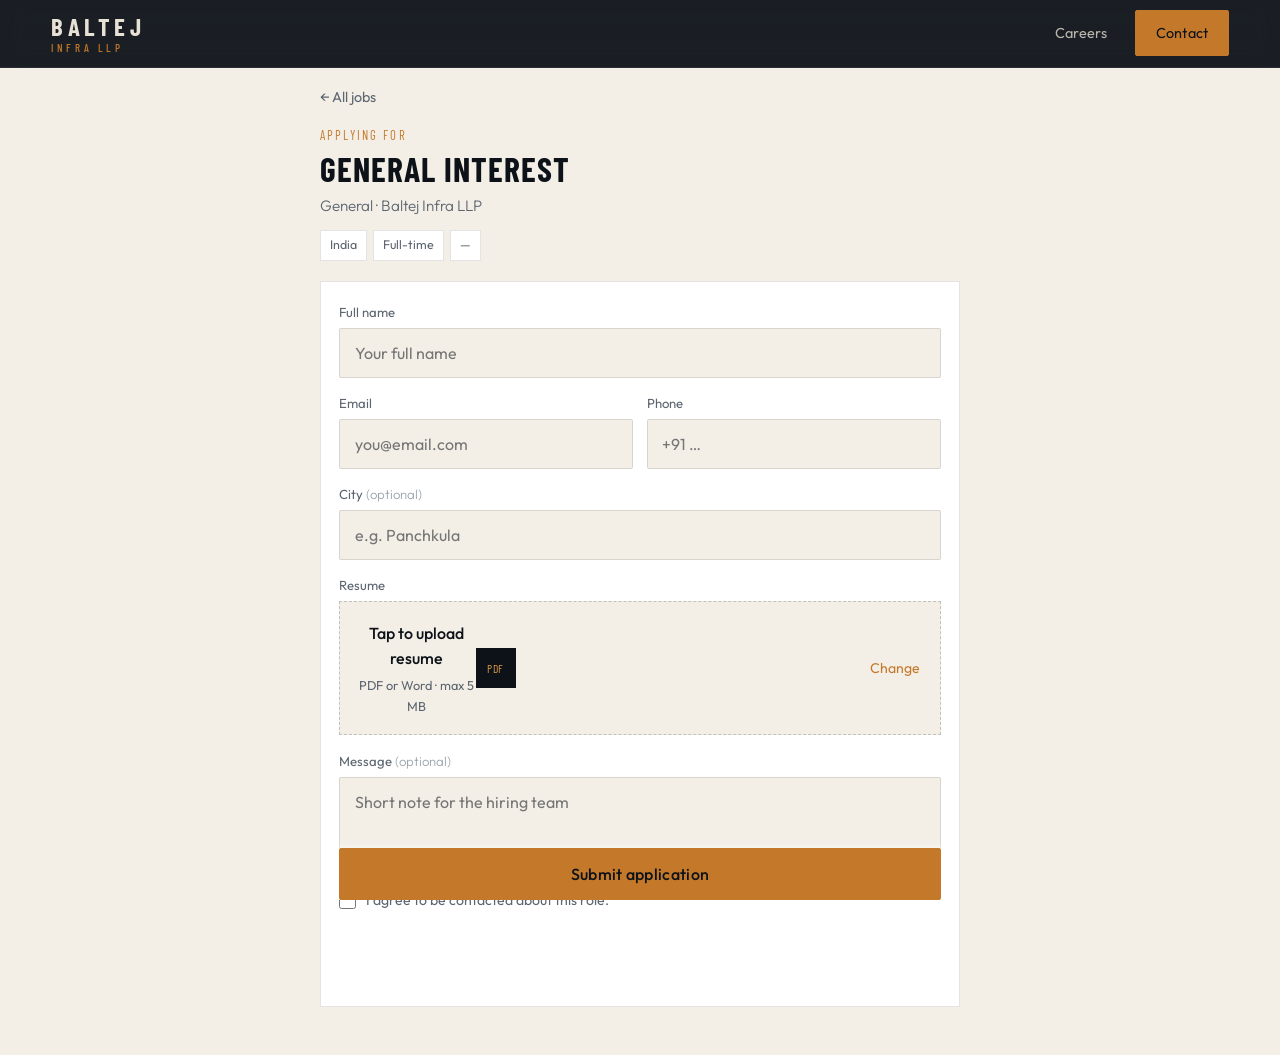
==== commit e9dbb601: "fix: declutter apply UI and optimize for mobile Simplify the application page into a single-column f" ====
--- a/apply.html
+++ b/apply.html
@@ -2,7 +2,7 @@
 <html lang="en">
 <head>
   <meta charset="UTF-8" />
-  <meta name="viewport" content="width=device-width, initial-scale=1.0" />
+  <meta name="viewport" content="width=device-width, initial-scale=1.0, viewport-fit=cover" />
   <meta name="description" content="Apply for a role at M/s Baltej Infra LLP" />
   <title>Apply | M/s Baltej Infra LLP Careers</title>
   <link rel="icon" href="favicon.svg" type="image/svg+xml" />
@@ -13,69 +13,58 @@
 </head>
 <body data-theme="standard" class="page-apply">
 
-  <header class="main-header scrolled careers-header" id="navbar">
+  <header class="main-header scrolled careers-header apply-topbar" id="navbar">
     <div class="container nav-container">
       <a href="index.html" class="brand" aria-label="Baltej Infra LLP Home">
         <span class="brand-mark">BALTEJ</span>
         <span class="brand-sub">INFRA LLP</span>
       </a>
       <nav class="nav-links">
-        <a href="index.html">Home</a>
         <a href="careers.html">Careers</a>
-        <a href="dossier.html">Dossier</a>
         <a href="index.html#contact" class="btn-primary nav-cta">Contact</a>
       </nav>
-      <button class="mobile-toggle" aria-label="Toggle menu">
-        <span></span><span></span><span></span>
-      </button>
+      <a href="careers.html#openings" class="apply-mobile-back">Jobs</a>
     </div>
   </header>
 
   <main class="apply-page">
-    <div class="container apply-layout">
-      <aside class="apply-job-card" id="apply-job-summary">
-        <p class="eyebrow">Applying for</p>
+    <div class="container apply-shell">
+      <a href="careers.html#openings" class="apply-back-link apply-back-desktop">← All jobs</a>
+
+      <header class="apply-role-banner">
+        <p class="apply-role-label">Applying for</p>
         <h1 id="apply-job-title">Role</h1>
         <p class="apply-job-meta" id="apply-job-meta">Baltej Infra LLP</p>
-        <ul class="apply-job-facts" id="apply-job-facts"></ul>
-        <a href="careers.html#openings" class="apply-back-link">← Back to all jobs</a>
-      </aside>
+        <p class="apply-job-chips" id="apply-job-facts"></p>
+      </header>
 
       <section class="apply-form-panel">
         <div id="apply-form-view">
-          <h2 class="apply-form-heading">Submit your application</h2>
-          <p class="apply-form-lead">Upload your resume and share a few details — similar to a LinkedIn Easy Apply flow.</p>
+          <form id="job-application-form" class="apply-form" novalidate>
+            <div class="apply-field">
+              <label for="apply-name">Full name</label>
+              <input id="apply-name" name="name" type="text" autocomplete="name" required placeholder="Your full name" />
+            </div>
 
-          <form id="job-application-form" class="linkedin-apply-form" novalidate>
-            <fieldset class="apply-fieldset">
-              <legend>Contact info</legend>
+            <div class="apply-row">
               <div class="apply-field">
-                <label for="apply-name">Full name <span aria-hidden="true">*</span></label>
-                <input id="apply-name" name="name" type="text" autocomplete="name" required />
+                <label for="apply-email">Email</label>
+                <input id="apply-email" name="email" type="email" autocomplete="email" required placeholder="you@email.com" inputmode="email" />
               </div>
               <div class="apply-field">
-                <label for="apply-email">Email <span aria-hidden="true">*</span></label>
-                <input id="apply-email" name="email" type="email" autocomplete="email" required />
+                <label for="apply-phone">Phone</label>
+                <input id="apply-phone" name="phone" type="tel" autocomplete="tel" required placeholder="+91 …" inputmode="tel" />
               </div>
-              <div class="apply-field">
-                <label for="apply-phone">Phone <span aria-hidden="true">*</span></label>
-                <input id="apply-phone" name="phone" type="tel" autocomplete="tel" required />
-              </div>
-              <div class="apply-field">
-                <label for="apply-location">Current city</label>
-                <input id="apply-location" name="location" type="text" autocomplete="address-level2" placeholder="e.g. Panchkula, Haryana" />
-              </div>
-            </fieldset>
+            </div>
 
-            <fieldset class="apply-fieldset">
-              <legend>Resume</legend>
-              <div
-                class="resume-dropzone"
-                id="resume-dropzone"
-                tabindex="0"
-                role="button"
-                aria-describedby="resume-help"
-              >
+            <div class="apply-field">
+              <label for="apply-location">City <span class="optional">(optional)</span></label>
+              <input id="apply-location" name="location" type="text" autocomplete="address-level2" placeholder="e.g. Panchkula" />
+            </div>
+
+            <div class="apply-field">
+              <label for="apply-resume">Resume</label>
+              <div class="resume-dropzone" id="resume-dropzone" tabindex="0" role="button" aria-describedby="resume-help">
                 <input
                   type="file"
                   id="apply-resume"
@@ -84,9 +73,8 @@
                   hidden
                 />
                 <div class="resume-dropzone-idle" id="resume-idle">
-                  <p class="resume-drop-title">Upload your resume</p>
-                  <p class="resume-drop-sub">Drag &amp; drop or <span class="resume-browse">browse files</span></p>
-                  <p id="resume-help" class="resume-help">PDF or Word · Max 5 MB</p>
+                  <p class="resume-drop-title">Tap to upload resume</p>
+                  <p id="resume-help" class="resume-help">PDF or Word · max 5 MB</p>
                 </div>
                 <div class="resume-dropzone-file" id="resume-file" hidden>
                   <div class="resume-file-icon" aria-hidden="true">PDF</div>
@@ -94,59 +82,43 @@
                     <p class="resume-file-name" id="resume-file-name"></p>
                     <p class="resume-file-size" id="resume-file-size"></p>
                   </div>
-                  <button type="button" class="resume-remove" id="resume-remove" aria-label="Remove resume">Remove</button>
+                  <button type="button" class="resume-remove" id="resume-remove">Change</button>
                 </div>
               </div>
               <p class="field-error" id="resume-error" hidden>Please upload a resume (PDF or Word, max 5 MB).</p>
-            </fieldset>
+            </div>
 
-            <fieldset class="apply-fieldset">
-              <legend>Additional information</legend>
-              <div class="apply-field">
-                <label for="apply-linkedin">LinkedIn profile (optional)</label>
-                <input id="apply-linkedin" name="linkedin" type="url" placeholder="https://linkedin.com/in/…" />
-              </div>
-              <div class="apply-field">
-                <label for="apply-cover">Cover note / message</label>
-                <textarea id="apply-cover" name="cover" rows="5" placeholder="Anything you’d like the hiring team to know…"></textarea>
-              </div>
-            </fieldset>
+            <div class="apply-field">
+              <label for="apply-cover">Message <span class="optional">(optional)</span></label>
+              <textarea id="apply-cover" name="cover" rows="3" placeholder="Short note for the hiring team"></textarea>
+            </div>
 
             <input type="hidden" id="apply-role" name="role" value="" />
+            <input type="hidden" id="apply-linkedin" name="linkedin" value="" />
 
             <label class="apply-consent">
               <input type="checkbox" id="apply-consent" required />
-              <span>I confirm the information is accurate and agree to be contacted about this role.</span>
+              <span>I agree to be contacted about this role.</span>
             </label>
 
-            <button type="submit" class="btn-primary apply-submit" id="apply-submit">Submit application</button>
-            <p class="apply-disclaimer">This is a front-end prototype. Applications are not emailed yet — you’ll see a confirmation on this page.</p>
+            <div class="apply-actions">
+              <button type="submit" class="btn-primary apply-submit" id="apply-submit">Submit application</button>
+            </div>
           </form>
         </div>
 
         <div id="apply-success" class="apply-success" hidden>
-          <p class="eyebrow">Application received</p>
-          <h2>Thanks — your application is in.</h2>
+          <h2>Application submitted</h2>
           <p id="apply-success-copy"></p>
           <div class="apply-success-actions">
-            <a href="careers.html#openings" class="btn-primary">Browse more roles</a>
-            <a href="index.html" class="btn-ghost apply-ghost-dark">Back to homepage</a>
+            <a href="careers.html#openings" class="btn-primary">View other roles</a>
+            <a href="index.html" class="apply-text-link">Home</a>
           </div>
         </div>
       </section>
     </div>
   </main>
 
-  <footer class="main-footer">
-    <div class="container footer-content">
-      <a href="index.html" class="brand">
-        <span class="brand-mark">BALTEJ</span>
-        <span class="brand-sub">INFRA LLP</span>
-      </a>
-      <p>&copy; 2026 M/s Baltej Infra LLP · <a href="careers.html">Careers</a></p>
-    </div>
-  </footer>
-
   <script src="app.js"></script>
   <script src="apply.js"></script>
 </body>
--- a/style.css
+++ b/style.css
@@ -1261,132 +1261,118 @@
   font-weight: 500;
 }
 
-/* —— Apply page (LinkedIn-style) —— */
+/* —— Apply page (clean, mobile-first) —— */
 .page-apply {
   background: var(--c-paper);
-}
-
-.page-apply .main-header {
-  background: rgba(12, 18, 24, 0.92);
-  backdrop-filter: blur(14px);
+  min-height: 100dvh;
+}
+
+.page-apply .main-header,
+.apply-topbar {
+  background: rgba(12, 18, 24, 0.94);
+  backdrop-filter: blur(12px);
   border-bottom: 1px solid rgba(232, 226, 214, 0.08);
+  padding: 0.65rem 0;
+}
+
+.apply-mobile-back {
+  display: none;
+  color: var(--c-sand);
+  font-size: 0.9rem;
+  font-weight: 500;
 }
 
 .apply-page {
-  padding: 6.5rem 0 4rem;
-}
-
-.apply-layout {
-  display: grid;
-  grid-template-columns: 0.85fr 1.15fr;
-  gap: 1.75rem;
-  align-items: start;
-}
-
-.apply-job-card {
-  background: var(--c-ink);
-  color: var(--c-sand);
-  padding: 1.75rem 1.5rem;
-  position: sticky;
-  top: 5.5rem;
-}
-
-.apply-job-card h1 {
-  font-family: var(--font-display);
-  font-size: clamp(1.6rem, 3vw, 2.1rem);
+  padding: 5.25rem 0 3rem;
+}
+
+.apply-shell {
+  max-width: 640px;
+  margin: 0 auto;
+}
+
+.apply-back-desktop {
+  display: inline-block;
+  margin-bottom: 1rem;
+  color: var(--c-muted);
+  font-size: 0.9rem;
+}
+
+.apply-back-desktop:hover {
+  color: var(--c-copper);
+}
+
+.apply-role-banner {
+  margin-bottom: 1.25rem;
+}
+
+.apply-role-label {
+  font-family: var(--font-display);
+  font-size: 0.8rem;
+  letter-spacing: 0.16em;
+  text-transform: uppercase;
+  color: var(--c-copper);
+  margin-bottom: 0.35rem;
+}
+
+.apply-role-banner h1 {
+  font-family: var(--font-display);
+  font-size: clamp(1.55rem, 5vw, 2.1rem);
   letter-spacing: 0.03em;
   text-transform: uppercase;
   line-height: 1.1;
-  margin-bottom: 0.5rem;
+  color: var(--c-ink);
+  margin-bottom: 0.35rem;
 }
 
 .apply-job-meta {
-  color: rgba(232, 226, 214, 0.6);
+  color: var(--c-muted);
+  font-size: 0.95rem;
   font-weight: 300;
-  margin-bottom: 1.25rem;
-}
-
-.apply-job-facts {
-  list-style: none;
-  display: grid;
-  gap: 0.75rem;
-  margin-bottom: 1.5rem;
-  padding-top: 1rem;
-  border-top: 1px solid rgba(232, 226, 214, 0.12);
-}
-
-.apply-job-facts li {
-  display: flex;
-  flex-direction: column;
-  gap: 0.15rem;
-}
-
-.apply-job-facts span {
-  font-family: var(--font-display);
-  font-size: 0.75rem;
-  letter-spacing: 0.14em;
-  text-transform: uppercase;
-  color: var(--c-copper);
-}
-
-.apply-job-facts strong {
-  font-weight: 400;
-  color: rgba(232, 226, 214, 0.88);
-}
-
-.apply-back-link {
-  color: rgba(232, 226, 214, 0.65);
-  font-size: 0.9rem;
-}
-
-.apply-back-link:hover {
-  color: var(--c-copper-light);
+  margin-bottom: 0.75rem;
+}
+
+.apply-job-chips {
+  display: flex;
+  flex-wrap: wrap;
+  gap: 0.4rem;
+}
+
+.apply-job-chips span {
+  font-size: 0.78rem;
+  color: var(--c-muted);
+  border: 1px solid var(--c-line);
+  padding: 0.28rem 0.55rem;
+  background: var(--c-white);
 }
 
 .apply-form-panel {
   background: var(--c-white);
   border: 1px solid var(--c-line);
-  padding: clamp(1.5rem, 3vw, 2.25rem);
-}
-
-.apply-form-heading {
-  font-family: var(--font-display);
-  font-size: 1.8rem;
-  letter-spacing: 0.04em;
-  text-transform: uppercase;
-  margin-bottom: 0.4rem;
-}
-
-.apply-form-lead {
-  color: var(--c-muted);
-  font-weight: 300;
-  margin-bottom: 1.75rem;
-}
-
-.apply-fieldset {
-  border: none;
-  margin: 0 0 1.75rem;
-  padding: 0;
-}
-
-.apply-fieldset legend {
-  font-family: var(--font-display);
-  font-size: 1rem;
-  letter-spacing: 0.12em;
-  text-transform: uppercase;
-  color: var(--c-ink);
-  margin-bottom: 1rem;
-}
-
-.apply-field {
-  margin-bottom: 1rem;
+  padding: 1.25rem 1.15rem 1.35rem;
+}
+
+.apply-form {
+  display: grid;
+  gap: 0.95rem;
+}
+
+.apply-row {
+  display: grid;
+  grid-template-columns: 1fr 1fr;
+  gap: 0.85rem;
 }
 
 .apply-field label {
   display: block;
-  font-size: 0.85rem;
+  font-size: 0.82rem;
   color: var(--c-muted);
   margin-bottom: 0.35rem;
+}
+
+.apply-field .optional {
+  color: #9aa3ad;
+  font-weight: 300;
 }
 
 .apply-field input,
@@ -1394,35 +1380,46 @@
   width: 100%;
   border: 1px solid var(--c-line);
   background: var(--c-paper);
-  padding: 0.85rem 0.95rem;
+  padding: 0.85rem 0.9rem;
   font-family: var(--font-body);
   font-size: 1rem;
   color: var(--c-text);
   outline: none;
   border-radius: var(--radius);
-  transition: border-color var(--tr);
+  transition: border-color var(--tr), background var(--tr);
+  -webkit-appearance: none;
+  appearance: none;
+}
+
+.apply-field textarea {
+  resize: vertical;
+  min-height: 5.5rem;
 }
 
 .apply-field input:focus,
 .apply-field textarea:focus {
   border-color: var(--c-copper);
-  background: var(--c-white);
+  background: #fff;
 }
 
 .resume-dropzone {
-  border: 1.5px dashed rgba(26, 31, 38, 0.25);
+  border: 1.5px dashed rgba(26, 31, 38, 0.22);
   background: var(--c-paper);
-  padding: 1.75rem 1.25rem;
+  padding: 1.15rem 1rem;
   text-align: center;
   cursor: pointer;
   transition: border-color var(--tr), background var(--tr);
+  min-height: 96px;
+  display: flex;
+  align-items: center;
+  justify-content: center;
 }
 
 .resume-dropzone:hover,
 .resume-dropzone:focus,
 .resume-dropzone.dragover {
   border-color: var(--c-copper);
-  background: rgba(196, 120, 42, 0.06);
+  background: rgba(196, 120, 42, 0.05);
   outline: none;
 }
 
@@ -1430,28 +1427,19 @@
   text-align: left;
   cursor: default;
   border-style: solid;
-  border-color: rgba(26, 31, 38, 0.15);
-  background: var(--c-white);
+  border-color: rgba(26, 31, 38, 0.14);
+  background: #fff;
+  justify-content: stretch;
+  padding: 0.85rem 0.95rem;
 }
 
 .resume-drop-title {
   font-weight: 500;
   color: var(--c-ink);
-  margin-bottom: 0.25rem;
-}
-
-.resume-drop-sub {
-  color: var(--c-muted);
-  font-size: 0.95rem;
-}
-
-.resume-browse {
-  color: var(--c-copper);
-  text-decoration: underline;
+  margin-bottom: 0.2rem;
 }
 
 .resume-help {
-  margin-top: 0.65rem;
   font-size: 0.8rem;
   color: var(--c-muted);
 }
@@ -1459,30 +1447,32 @@
 .resume-dropzone-file {
   display: flex;
   align-items: center;
-  gap: 0.9rem;
+  gap: 0.75rem;
+  width: 100%;
 }
 
 .resume-file-icon {
   flex-shrink: 0;
-  width: 44px;
-  height: 44px;
+  width: 40px;
+  height: 40px;
   display: grid;
   place-items: center;
   background: var(--c-ink);
   color: var(--c-copper-light);
   font-family: var(--font-display);
-  font-size: 0.75rem;
-  letter-spacing: 0.06em;
+  font-size: 0.72rem;
+  letter-spacing: 0.05em;
 }
 
 .resume-file-name {
   font-weight: 500;
   color: var(--c-ink);
+  font-size: 0.92rem;
   word-break: break-all;
 }
 
 .resume-file-size {
-  font-size: 0.8rem;
+  font-size: 0.78rem;
   color: var(--c-muted);
 }
 
@@ -1492,122 +1482,134 @@
   background: transparent;
   color: var(--c-copper);
   cursor: pointer;
-  font-size: 0.9rem;
+  font-size: 0.88rem;
   font-family: var(--font-body);
+  padding: 0.4rem 0.2rem;
 }
 
 .field-error {
-  margin-top: 0.55rem;
+  margin-top: 0.45rem;
   color: #b42318;
-  font-size: 0.85rem;
+  font-size: 0.82rem;
 }
 
 .apply-consent {
   display: flex;
-  gap: 0.65rem;
+  gap: 0.6rem;
   align-items: flex-start;
-  font-size: 0.9rem;
-  color: var(--c-muted);
-  margin-bottom: 1.25rem;
+  font-size: 0.88rem;
+  color: var(--c-muted);
 }
 
 .apply-consent input {
   margin-top: 0.2rem;
+  width: 1.05rem;
+  height: 1.05rem;
+  flex-shrink: 0;
+}
+
+.apply-actions {
+  position: sticky;
+  bottom: 0;
+  padding-top: 0.35rem;
+  background: linear-gradient(180deg, rgba(255,255,255,0), #fff 28%);
 }
 
 .apply-submit {
   width: 100%;
   justify-content: center;
-}
-
-.apply-disclaimer {
-  margin-top: 0.85rem;
-  font-size: 0.8rem;
-  color: var(--c-muted);
+  min-height: 48px;
+  font-size: 1rem;
+}
+
+.apply-success {
+  text-align: left;
+  padding: 0.5rem 0.15rem 0.25rem;
 }
 
 .apply-success h2 {
   font-family: var(--font-display);
-  font-size: 2rem;
+  font-size: 1.7rem;
   letter-spacing: 0.03em;
   text-transform: uppercase;
-  margin-bottom: 0.75rem;
+  margin-bottom: 0.65rem;
 }
 
 .apply-success p {
   color: var(--c-muted);
-  margin-bottom: 1.5rem;
-  max-width: 36rem;
+  margin-bottom: 1.25rem;
+  line-height: 1.5;
 }
 
 .apply-success-actions {
   display: flex;
   flex-wrap: wrap;
-  gap: 0.75rem;
-}
-
-.apply-ghost-dark {
-  color: var(--c-ink);
-  border-color: rgba(26, 31, 38, 0.25);
-}
-
-.apply-ghost-dark:hover {
-  border-color: var(--c-ink);
-  background: rgba(26, 31, 38, 0.04);
-}
-
-.main-footer a {
-  color: rgba(232, 226, 214, 0.7);
-}
-
-.main-footer a:hover {
-  color: var(--c-copper-light);
-}
-
-.form-group-select {
-  margin-bottom: 1.4rem;
-}
-
-.form-group-select select {
-  width: 100%;
-  background: transparent;
-  border: none;
-  border-bottom: 1px solid rgba(232, 226, 214, 0.25);
-  padding: 1.35rem 0 0.55rem;
-  font-family: var(--font-body);
-  font-size: 1rem;
-  color: var(--c-sand);
-  outline: none;
-  appearance: none;
-  border-radius: 0;
-}
-
-.form-group-select select:focus {
-  border-color: var(--c-copper);
-}
-
-.form-group-select select option {
-  color: var(--c-ink);
-  background: var(--c-paper);
-}
-
-.form-group-select .select-label {
-  position: absolute;
-  left: 0;
-  top: 0;
-  font-size: 0.72rem;
+  gap: 0.85rem;
+  align-items: center;
+}
+
+.apply-text-link {
+  color: var(--c-muted);
+  font-size: 0.95rem;
+}
+
+.apply-text-link:hover {
   color: var(--c-copper);
-  pointer-events: none;
-}
-
-.form-note {
-  margin-top: 1rem;
-  font-size: 0.88rem;
-  color: var(--c-copper-light);
-  min-height: 1.3em;
-}
-
-/* —— Responsive —— */
+}
+
+@media (max-width: 720px) {
+  .page-apply .nav-links {
+    display: none;
+  }
+
+  .apply-mobile-back {
+    display: inline-flex;
+  }
+
+  .apply-back-desktop {
+    display: none;
+  }
+
+  .apply-page {
+    padding: 4.4rem 0 2rem;
+  }
+
+  .apply-form-panel {
+    border-left: none;
+    border-right: none;
+    margin-inline: calc(50% - 50vw);
+    width: 100vw;
+    padding: 1.15rem 1rem 5.5rem;
+  }
+
+  .apply-row {
+    grid-template-columns: 1fr;
+  }
+
+  .apply-actions {
+    position: fixed;
+    left: 0;
+    right: 0;
+    bottom: 0;
+    padding: 0.75rem 1rem calc(0.75rem + env(safe-area-inset-bottom));
+    background: rgba(255, 255, 255, 0.96);
+    border-top: 1px solid var(--c-line);
+    backdrop-filter: blur(10px);
+    z-index: 40;
+  }
+
+  .apply-success .apply-success-actions {
+    flex-direction: column;
+    align-items: stretch;
+  }
+
+  .apply-success .btn-primary {
+    width: 100%;
+    justify-content: center;
+  }
+}
+
+/* —— Responsive shared —— */
 @media (max-width: 980px) {
   .capabilities {
     grid-template-columns: repeat(2, 1fr);
@@ -1618,13 +1620,8 @@
   }
 
   .contact-grid,
-  .careers-apply-grid,
-  .apply-layout {
+  .careers-apply-grid {
     grid-template-columns: 1fr;
-  }
-
-  .apply-job-card {
-    position: static;
   }
 
   .careers-team-grid,
@@ -1634,6 +1631,23 @@
 
   .careers-search {
     grid-template-columns: 1fr;
+  }
+
+  .careers-hero {
+    min-height: auto;
+    padding: 6.5rem 0 2.75rem;
+  }
+
+  .careers-hero h1 {
+    max-width: none;
+  }
+
+  .careers-job-summary {
+    padding: 1rem;
+  }
+
+  .careers-job-main h3 {
+    font-size: 1.15rem;
   }
 }
 
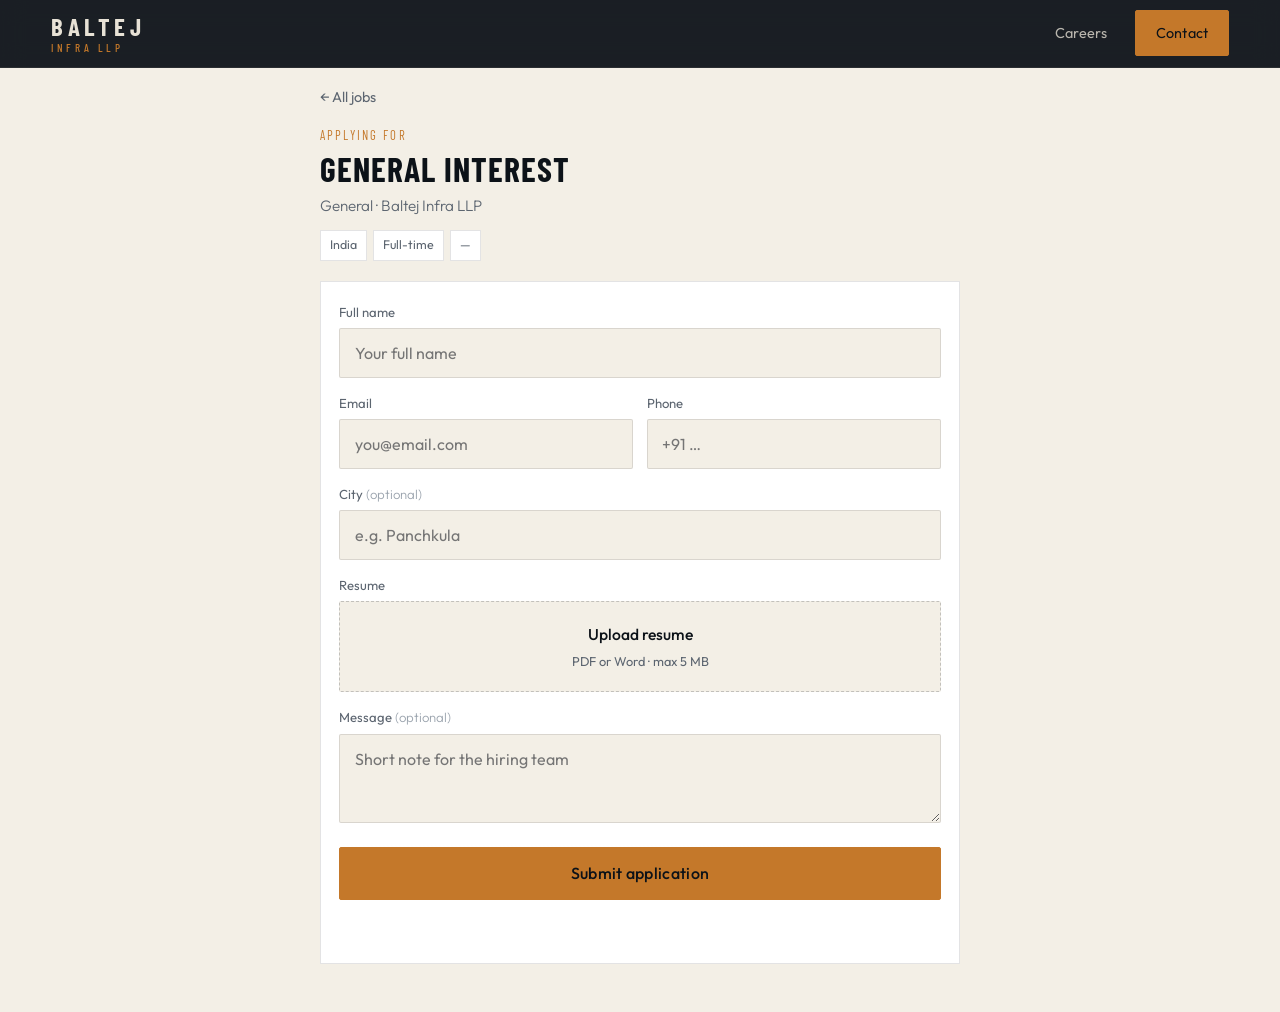
==== commit 658283b9: "Rewrite careers, dossier, and application copy Apply the same rules to the remaining pages:  - Caree" ====
--- a/apply.html
+++ b/apply.html
@@ -73,7 +73,7 @@
                   hidden
                 />
                 <div class="resume-dropzone-idle" id="resume-idle">
-                  <p class="resume-drop-title">Tap to upload resume</p>
+                  <p class="resume-drop-title">Upload resume</p>
                   <p id="resume-help" class="resume-help">PDF or Word · max 5 MB</p>
                 </div>
                 <div class="resume-dropzone-file" id="resume-file" hidden>
--- a/style.css
+++ b/style.css
@@ -44,6 +44,10 @@
   box-sizing: border-box;
 }
 
+[hidden] {
+  display: none !important;
+}
+
 html {
   font-size: 16px;
   scroll-behavior: smooth;
@@ -72,7 +76,8 @@
   background: var(--c-paper);
   color: var(--c-text);
   line-height: 1.6;
-  overflow-x: hidden;
+  /* clip, not hidden: hidden makes body a scroll container and breaks sticky children */
+  overflow-x: clip;
   -webkit-font-smoothing: antialiased;
 }
 
@@ -141,6 +146,10 @@
   color: var(--c-muted);
   max-width: 38rem;
   font-weight: 300;
+}
+
+.about-copy + .about-copy {
+  margin-top: 0.9rem;
 }
 
 .section-header {
@@ -320,37 +329,40 @@
   width: min(92%, var(--container-max));
   margin: 0 auto;
   padding: 0 0 clamp(5rem, 12vh, 8rem);
-  max-width: 42rem;
+  max-width: 46rem;
   margin-left: max(4%, calc((100% - var(--container-max)) / 2));
 }
 
 .hero-brand {
   font-family: var(--font-display);
-  font-size: clamp(3.5rem, 12vw, 7.5rem);
+  font-size: 0.95rem;
+  font-weight: 600;
+  line-height: 1.2;
+  letter-spacing: 0.22em;
+  text-transform: uppercase;
+  color: var(--c-copper-light);
+  margin-bottom: 1rem;
+}
+
+.hero h1 {
+  font-family: var(--font-display);
+  font-size: clamp(2.6rem, 6.4vw, 4.6rem);
   font-weight: 700;
-  line-height: 0.9;
-  letter-spacing: 0.06em;
+  text-transform: uppercase;
+  letter-spacing: 0.02em;
   color: var(--c-sand);
-  margin-bottom: 1.25rem;
+  line-height: 1.02;
+  margin-bottom: 1.1rem;
+  max-width: 22ch;
   text-shadow: 0 8px 40px rgba(0, 0, 0, 0.45);
 }
 
-.hero h1 {
-  font-family: var(--font-body);
-  font-size: clamp(1.15rem, 2.4vw, 1.55rem);
-  font-weight: 400;
-  color: rgba(232, 226, 214, 0.92);
-  line-height: 1.35;
-  margin-bottom: 0.85rem;
-  max-width: 22ch;
-}
-
 .hero-lead {
-  font-size: 1rem;
+  font-size: 1.05rem;
   font-weight: 300;
-  color: rgba(232, 226, 214, 0.62);
+  color: rgba(232, 226, 214, 0.72);
   margin-bottom: 1.75rem;
-  max-width: 36ch;
+  max-width: 46ch;
 }
 
 .hero-actions {
@@ -420,6 +432,165 @@
 .stat-item {
   text-align: center;
   padding: 0.5rem;
+}
+
+.stat-link {
+  display: block;
+  transition: transform var(--tr);
+}
+
+.stat-link:hover {
+  transform: translateY(-2px);
+}
+
+.stat-link .stat-label {
+  text-decoration: underline;
+  text-underline-offset: 3px;
+  text-decoration-color: rgba(196, 120, 42, 0.45);
+}
+
+/* Hiring strip */
+.hiring-strip {
+  background: var(--c-sand);
+  border-bottom: 1px solid var(--c-line);
+  padding: 1.35rem 0;
+}
+
+.hiring-strip-inner {
+  display: flex;
+  align-items: center;
+  justify-content: space-between;
+  gap: 1.25rem;
+  flex-wrap: wrap;
+}
+
+.hiring-kicker {
+  font-family: var(--font-display);
+  letter-spacing: 0.18em;
+  text-transform: uppercase;
+  font-size: 0.8rem;
+  color: var(--c-copper);
+  margin-bottom: 0.25rem;
+}
+
+.hiring-copy h2 {
+  font-family: var(--font-display);
+  font-size: clamp(1.35rem, 3vw, 1.8rem);
+  letter-spacing: 0.04em;
+  text-transform: uppercase;
+  color: var(--c-ink);
+  margin-bottom: 0.2rem;
+}
+
+.hiring-copy p:last-child {
+  color: var(--c-muted);
+  font-size: 0.95rem;
+  font-weight: 300;
+}
+
+.hiring-actions {
+  display: flex;
+  align-items: center;
+  gap: 1rem;
+  flex-wrap: wrap;
+}
+
+.hiring-link {
+  color: var(--c-ink);
+  font-size: 0.95rem;
+  font-weight: 500;
+}
+
+.hiring-link:hover {
+  color: var(--c-copper);
+}
+
+.portfolio-header-row {
+  display: flex;
+  align-items: flex-end;
+  justify-content: space-between;
+  gap: 1rem;
+  flex-wrap: wrap;
+}
+
+.portfolio-header-row .section-title {
+  margin-bottom: 0.5rem;
+}
+
+.portfolio-count {
+  font-family: var(--font-display);
+  letter-spacing: 0.12em;
+  text-transform: uppercase;
+  color: var(--c-copper);
+  font-size: 0.9rem;
+  white-space: nowrap;
+}
+
+/* Compound selector so the later `.filter-controls { position: relative }` cannot win. */
+.filter-controls.filter-controls-sticky {
+  position: sticky;
+  top: 4.25rem;
+  z-index: 30;
+  background: var(--c-sand);
+  padding: 0.75rem 0;
+  margin-bottom: 1.25rem;
+}
+
+.project-careers-link {
+  display: block;
+  margin-top: 1rem;
+  padding-top: 0.85rem;
+  border-top: 1px solid var(--c-line);
+  font-size: 0.88rem;
+  font-weight: 500;
+  color: var(--c-copper);
+}
+
+.project-careers-link:hover {
+  color: var(--c-ink);
+}
+
+.project-card.has-careers-link {
+  border-bottom-color: var(--c-copper);
+}
+
+.team-who {
+  font-family: var(--font-display);
+  font-size: 0.75rem;
+  letter-spacing: 0.14em;
+  text-transform: uppercase;
+  color: var(--c-copper);
+  margin: 0.15rem 0 0.4rem;
+}
+
+.careers-job-row {
+  display: grid;
+  grid-template-columns: 1fr auto;
+  gap: 0.65rem;
+  align-items: center;
+  padding-right: 0.75rem;
+}
+
+.careers-job-row .careers-job-summary {
+  padding-right: 0.25rem;
+}
+
+.careers-apply-chip {
+  padding: 0.55rem 0.95rem;
+  font-size: 0.85rem;
+  white-space: nowrap;
+}
+
+.careers-portfolio-link {
+  display: inline-block;
+  margin-top: 0.85rem;
+  margin-left: 0.75rem;
+  font-size: 0.88rem;
+  color: var(--c-copper);
+}
+
+.careers-portfolio-link:hover {
+  color: var(--c-ink);
 }
 
 .stat-number {
@@ -455,14 +626,58 @@
   max-width: 40rem;
 }
 
-.capabilities {
+.about-facts {
   display: grid;
-  grid-template-columns: repeat(4, 1fr);
+  grid-template-columns: repeat(2, 1fr);
+  gap: 1.25rem 2rem;
+  align-content: start;
+}
+
+.about-fact {
+  border-top: 1px solid var(--c-line);
+  padding-top: 0.9rem;
+}
+
+.about-fact dt {
+  font-family: var(--font-display);
+  font-size: 0.85rem;
+  letter-spacing: 0.16em;
+  text-transform: uppercase;
+  color: var(--c-copper);
+  margin-bottom: 0.35rem;
+}
+
+.about-fact dd {
+  font-size: 0.95rem;
+  line-height: 1.55;
+  color: var(--c-text);
+  font-weight: 400;
+}
+
+.cap-index {
+  font-family: var(--font-display);
+  font-size: 1.1rem;
+  color: var(--c-copper);
+  letter-spacing: 0.1em;
+  display: block;
+  margin-bottom: 1rem;
+}
+
+/* —— Services —— */
+.services-section {
+  background: var(--c-paper);
+}
+
+.services-grid {
+  display: grid;
+  grid-template-columns: repeat(auto-fit, minmax(300px, 1fr));
   gap: 1.25rem;
   perspective: 1200px;
 }
 
-.capability {
+.service-card {
+  display: flex;
+  flex-direction: column;
   padding: 1.6rem 1.4rem;
   border-top: 2px solid var(--c-copper);
   background: transparent;
@@ -470,34 +685,48 @@
   transform-style: preserve-3d;
 }
 
-.capability:hover {
+.service-card:hover {
   background: rgba(26, 31, 38, 0.03);
   transform: translateY(-6px) rotateX(2deg);
 }
 
-.cap-index {
-  font-family: var(--font-display);
-  font-size: 1.1rem;
-  color: var(--c-copper);
-  letter-spacing: 0.1em;
-  display: block;
-  margin-bottom: 1rem;
-}
-
-.capability h3 {
+.service-card h3 {
   font-family: var(--font-display);
   font-size: 1.35rem;
   font-weight: 600;
   letter-spacing: 0.04em;
   text-transform: uppercase;
+  line-height: 1.15;
   margin-bottom: 0.55rem;
   color: var(--c-ink);
 }
 
-.capability p {
+.service-card > p {
   font-size: 0.95rem;
   color: var(--c-muted);
   font-weight: 300;
+}
+
+.service-meta {
+  margin-top: auto;
+  padding-top: 1.1rem;
+  display: grid;
+  gap: 0.6rem;
+}
+
+.service-meta dt {
+  font-family: var(--font-display);
+  font-size: 0.75rem;
+  letter-spacing: 0.14em;
+  text-transform: uppercase;
+  color: var(--c-copper);
+  margin-bottom: 0.15rem;
+}
+
+.service-meta dd {
+  font-size: 0.85rem;
+  line-height: 1.5;
+  color: var(--c-text);
 }
 
 /* —— Portfolio —— */
@@ -596,10 +825,21 @@
 }
 
 .card-title {
-  font-size: 1rem;
-  font-weight: 500;
-  line-height: 1.45;
+  font-family: var(--font-display);
+  font-size: 1.15rem;
+  font-weight: 600;
+  letter-spacing: 0.02em;
+  text-transform: uppercase;
+  line-height: 1.15;
   color: var(--c-ink);
+  margin-bottom: 0.5rem;
+}
+
+.card-scope {
+  font-size: 0.85rem;
+  font-weight: 300;
+  line-height: 1.5;
+  color: var(--c-muted);
   margin-bottom: 1rem;
   display: -webkit-box;
   -webkit-line-clamp: 4;
@@ -818,6 +1058,14 @@
   background: #080c10;
   padding: 2rem 0;
   border-top: 1px solid rgba(232, 226, 214, 0.06);
+}
+
+.main-footer a {
+  color: rgba(232, 226, 214, 0.7);
+}
+
+.main-footer a:hover {
+  color: var(--c-copper-light);
 }
 
 .footer-content {
@@ -989,7 +1237,37 @@
   font-weight: 300;
   color: rgba(232, 226, 214, 0.68);
   max-width: 38rem;
-  margin-bottom: 2rem;
+  margin-bottom: 1.25rem;
+}
+
+.careers-featured {
+  display: flex;
+  flex-wrap: wrap;
+  align-items: center;
+  gap: 0.75rem 1rem;
+  margin-bottom: 1.75rem;
+  padding: 0.85rem 1rem;
+  border: 1px solid rgba(232, 226, 214, 0.14);
+  background: rgba(232, 226, 214, 0.05);
+}
+
+.careers-featured-label {
+  font-family: var(--font-display);
+  font-size: 0.75rem;
+  letter-spacing: 0.16em;
+  text-transform: uppercase;
+  color: var(--c-copper-light);
+}
+
+.careers-featured strong {
+  color: var(--c-sand);
+  font-weight: 500;
+}
+
+.careers-featured-apply {
+  margin-left: auto;
+  padding: 0.55rem 1rem;
+  font-size: 0.85rem;
 }
 
 .careers-search {
@@ -1405,14 +1683,10 @@
 .resume-dropzone {
   border: 1.5px dashed rgba(26, 31, 38, 0.22);
   background: var(--c-paper);
-  padding: 1.15rem 1rem;
-  text-align: center;
+  padding: 1.25rem 1rem;
   cursor: pointer;
   transition: border-color var(--tr), background var(--tr);
-  min-height: 96px;
-  display: flex;
-  align-items: center;
-  justify-content: center;
+  border-radius: var(--radius);
 }
 
 .resume-dropzone:hover,
@@ -1424,19 +1698,25 @@
 }
 
 .resume-dropzone.has-file {
-  text-align: left;
   cursor: default;
   border-style: solid;
   border-color: rgba(26, 31, 38, 0.14);
   background: #fff;
-  justify-content: stretch;
-  padding: 0.85rem 0.95rem;
+  padding: 0.8rem 0.9rem;
+}
+
+.resume-dropzone-idle {
+  display: flex;
+  flex-direction: column;
+  align-items: center;
+  gap: 0.2rem;
+  text-align: center;
 }
 
 .resume-drop-title {
   font-weight: 500;
   color: var(--c-ink);
-  margin-bottom: 0.2rem;
+  font-size: 0.98rem;
 }
 
 .resume-help {
@@ -1453,15 +1733,16 @@
 
 .resume-file-icon {
   flex-shrink: 0;
-  width: 40px;
-  height: 40px;
+  width: 38px;
+  height: 38px;
   display: grid;
   place-items: center;
   background: var(--c-ink);
   color: var(--c-copper-light);
   font-family: var(--font-display);
-  font-size: 0.72rem;
+  font-size: 0.7rem;
   letter-spacing: 0.05em;
+  border-radius: var(--radius);
 }
 
 .resume-file-name {
@@ -1611,10 +1892,6 @@
 
 /* —— Responsive shared —— */
 @media (max-width: 980px) {
-  .capabilities {
-    grid-template-columns: repeat(2, 1fr);
-  }
-
   .stats-rail {
     grid-template-columns: repeat(2, 1fr);
   }
@@ -1648,6 +1925,55 @@
 
   .careers-job-main h3 {
     font-size: 1.15rem;
+  }
+}
+
+@media (max-width: 760px) {
+  .hiring-strip-inner {
+    align-items: flex-start;
+  }
+
+  .hiring-actions {
+    width: 100%;
+  }
+
+  .hiring-actions .btn-primary {
+    flex: 1;
+    justify-content: center;
+  }
+
+  .filter-controls-sticky {
+    top: 3.6rem;
+    margin-inline: calc(50% - 50vw);
+    width: 100vw;
+    padding-inline: 4%;
+    overflow-x: auto;
+    flex-wrap: nowrap;
+    scrollbar-width: none;
+  }
+
+  .filter-controls-sticky::-webkit-scrollbar {
+    display: none;
+  }
+
+  .filter-controls-sticky .filter-btn {
+    flex: 0 0 auto;
+  }
+
+  .careers-job-row {
+    grid-template-columns: 1fr;
+    padding: 0 0 0.75rem;
+  }
+
+  .careers-apply-chip {
+    margin: 0 1rem;
+    width: calc(100% - 2rem);
+    justify-content: center;
+  }
+
+  .careers-portfolio-link {
+    display: block;
+    margin-left: 0;
   }
 }
 
@@ -1682,10 +2008,11 @@
   }
 
   .hero-brand {
-    letter-spacing: 0.04em;
-  }
-
-  .capabilities {
+    letter-spacing: 0.16em;
+  }
+
+  .about-facts,
+  .services-grid {
     grid-template-columns: 1fr;
   }
 
